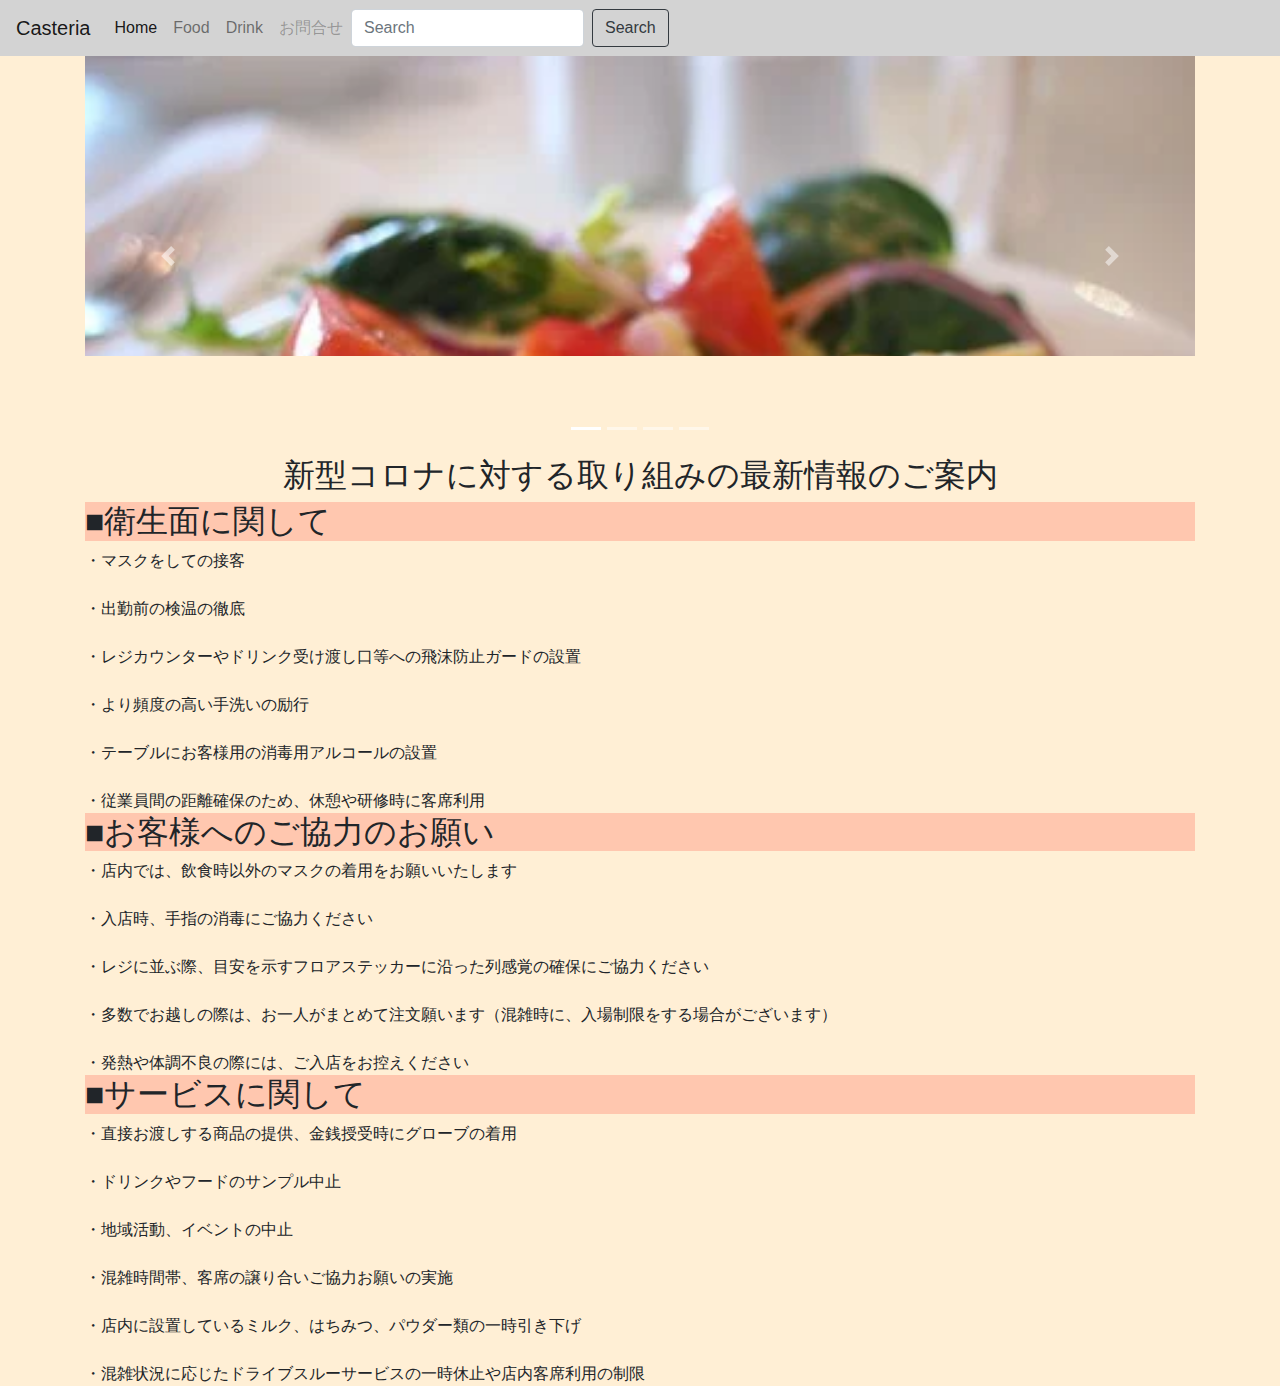
==== CIN GROUP/index.html @ 41cf43d0 "編集" ====
<!doctype html>
<html lang="ja">
  <head>
    <title>Title</title>
    <!-- Required meta tags -->
    <meta charset="utf-8">
    <meta name="viewport" content="width=device-width, initial-scale=1, shrink-to-fit=no">

    <!-- Bootstrap CSS -->
    <link rel="stylesheet" href="https://stackpath.bootstrapcdn.com/bootstrap/4.3.1/css/bootstrap.min.css" integrity="sha384-ggOyR0iXCbMQv3Xipma34MD+dH/1fQ784/j6cY/iJTQUOhcWr7x9JvoRxT2MZw1T" crossorigin="anonymous">
  </head>
  <body>
    <header>
      <nav class="navbar navbar-expand-lg navbar-light">
        <a class="navbar-brand" href="#">Casteria</a>
        <button class="navbar-toggler" type="button" data-toggle="collapse" data-target="#navbarNav" aria-controls="navbarNav" aria-expanded="false" aria-label="Toggle navigation">
          <span class="navbar-toggler-icon"></span>
        </button>
        <div class="collapse navbar-collapse" id="navbarNav">
          <ul class="navbar-nav">
            <li class="nav-item active">
              <a class="nav-link" href="#">Home <span class="sr-only">(current)</span></a>
            </li>
            <li class="nav-item">
              <a class="nav-link" href="#">Food</a>
            </li>
            <li class="nav-item">
              <a class="nav-link" href="#">Drink</a>
            </li>
            <li class="nav-item">
              <a class="nav-link disabled" href="#">お問合せ</a>
            </li>
            <form class="form-inline">
              <input class="form-control mr-sm-2" type="search" placeholder="Search" aria-label="Search">
              <button class="btn btn-outline-dark my-2 my-sm-0" type="submit">Search</button>
            </form>
          </ul>
        </div>
      </nav>
    </header>
    <main>
      <div class="container">
        <div class="carousel slide" id="sample" data-ride="carousel">
          <ol class="carousel-indicators">
            <li data-target="#sample" data-slide-to="0" class="active"></li>
            <li data-target="#sample" data-slide-to="1"></li>
            <li data-target="#sample" data-slide-to="2"></li>
            <li data-target="#sample" data-slide-to="3"></li>
          </ol>
          <div class="carousel-inner">
            <div class="carousel-item active"><img src="image/food.jpg" class="d-block w-100"></div>
            <div class="carousel-item"><img src="image/food2.jpg" class="d-block w-100"></div>
            <div class="carousel-item"><img src="image/interior.jpg" class="d-block w-100"></div>
            <div class="carousel-item"><img src="image/restaurant.jpg" class="d-block w-100"></div>
          </div>
          <a href="#sample" class="carousel-control-prev" data-slide="prev">
            <span class="carousel-control-prev-icon"></span>
            <span class="sr-only">前の画像へ</span>
          </a>
          <a href="#sample" class="carousel-control-next" data-slide="next">
            <span class="carousel-control-next-icon"></span>
            <span class="sr-only">次の画像へ</span>
          </a>
        </div>
      </div>
      <!-- Optional JavaScript -->
      <!-- jQuery first, then Popper.js, then Bootstrap JS -->
      <script src="https://code.jquery.com/jquery-3.5.1.slim.min.js" integrity="sha384-DfXdz2htPH0lsSSs5nCTpuj/zy4C+OGpamoFVy38MVBnE+IbbVYUew+OrCXaRkfj" crossorigin="anonymous"></script>
      <script src="https://cdn.jsdelivr.net/npm/popper.js@1.16.1/dist/umd/popper.min.js" integrity="sha384-9/reFTGAW83EW2RDu2S0VKaIzap3H66lZH81PoYlFhbGU+6BZp6G7niu735Sk7lN" crossorigin="anonymous"></script>
      <script src="https://stackpath.bootstrapcdn.com/bootstrap/4.5.2/js/bootstrap.min.js" integrity="sha384-B4gt1jrGC7Jh4AgTPSdUtOBvfO8shuf57BaghqFfPlYxofvL8/KUEfYiJOMMV+rV" crossorigin="anonymous"></script>

      <h2 class="text-center">新型コロナに対する取り組みの最新情報のご案内</h2>
      <div class="container">
        <div class="row">
          <div class="col-12">
            <h2 class="slide-down" data-slide="slide-1">■衛生面に関して</h2>
            <div class="slide-1">
              ・マスクをしての接客<br>
              <br>
              ・出勤前の検温の徹底<br>
              <br>
              ・レジカウンターやドリンク受け渡し口等への飛沫防止ガードの設置<br>
              <br>
              ・より頻度の高い手洗いの励行<br>
              <br>
              ・テーブルにお客様用の消毒用アルコールの設置<br>
              <br>
              ・従業員間の距離確保のため、休憩や研修時に客席利用
              </div>
          </div>
        </div>
      </div>
      <div class="container">
        <div class="row">
          <div class="col-12">
            <h2 class="slide-down" data-slide="slide-2">■お客様へのご協力のお願い</h2>
            <div class="slide-2">
              ・店内では、飲食時以外のマスクの着用をお願いいたします<br>
              <br>
              ・入店時、手指の消毒にご協力ください<br>
              <br>
              ・レジに並ぶ際、目安を示すフロアステッカーに沿った列感覚の確保にご協力ください<br>
              <br>
              ・多数でお越しの際は、お一人がまとめて注文願います（混雑時に、入場制限をする場合がございます）<br>
              <br>
              ・発熱や体調不良の際には、ご入店をお控えください<br>
            </div>
          </div>
        </div>
      </div>
      <div class="container">
        <div class="row">
          <div class="col-12">
            <h2 class="slide-down" data-slide="slide-3">■サービスに関して</h2>
            <div class="slide-3">
              ・直接お渡しする商品の提供、金銭授受時にグローブの着用<br>
              <br>
              ・ドリンクやフードのサンプル中止<br>
              <br>
              ・地域活動、イベントの中止<br>
              <br>
              ・混雑時間帯、客席の譲り合いご協力お願いの実施<br>
              <br>
              ・店内に設置しているミルク、はちみつ、パウダー類の一時引き下げ<br>
              <br>
              ・混雑状況に応じたドライブスルーサービスの一時休止や店内客席利用の制限
            </div>
          </div>
        </div>
      </div>
      <link rel="stylesheet" href="css/slide-down.css" />
      <script src="https://ajax.googleapis.com/ajax/libs/jquery/1.12.2/jquery.min.js"></script>
      <script src="js/slide-down.js"></script>
    </main>
     <!-- CSSファイルの読み込み -->
     <link rel="stylesheet" href="style.css" />
  </body>
</html>
---- CIN GROUP/style.css ----
* {
  margin: 0;
  padding: 0;
  box-sizing: border-box;
}
header {
  background-color: lightgrey;
}
main {
  background-color: #FFEFD5;
}
h2.slide-down {
  background-color: #ffc7af;
}
.carousel-inner {
  height: 300px;
  width: 100%;
}

.carousel img {
  position: absolute;
  width: 100%;
}

@media (min-width: 320px) {
  .carousel,
  .carousel .item,
  .carousel .item-mask,
  .carousel-inner .item .item-mask img {
    height: 200px;
  }
}

@media (min-width: 768px) {
  .carousel,
  .carousel .item,
  .carousel .item-mask,
  .carousel-inner .item .item-mask img {
    height: 400px;
  }
}
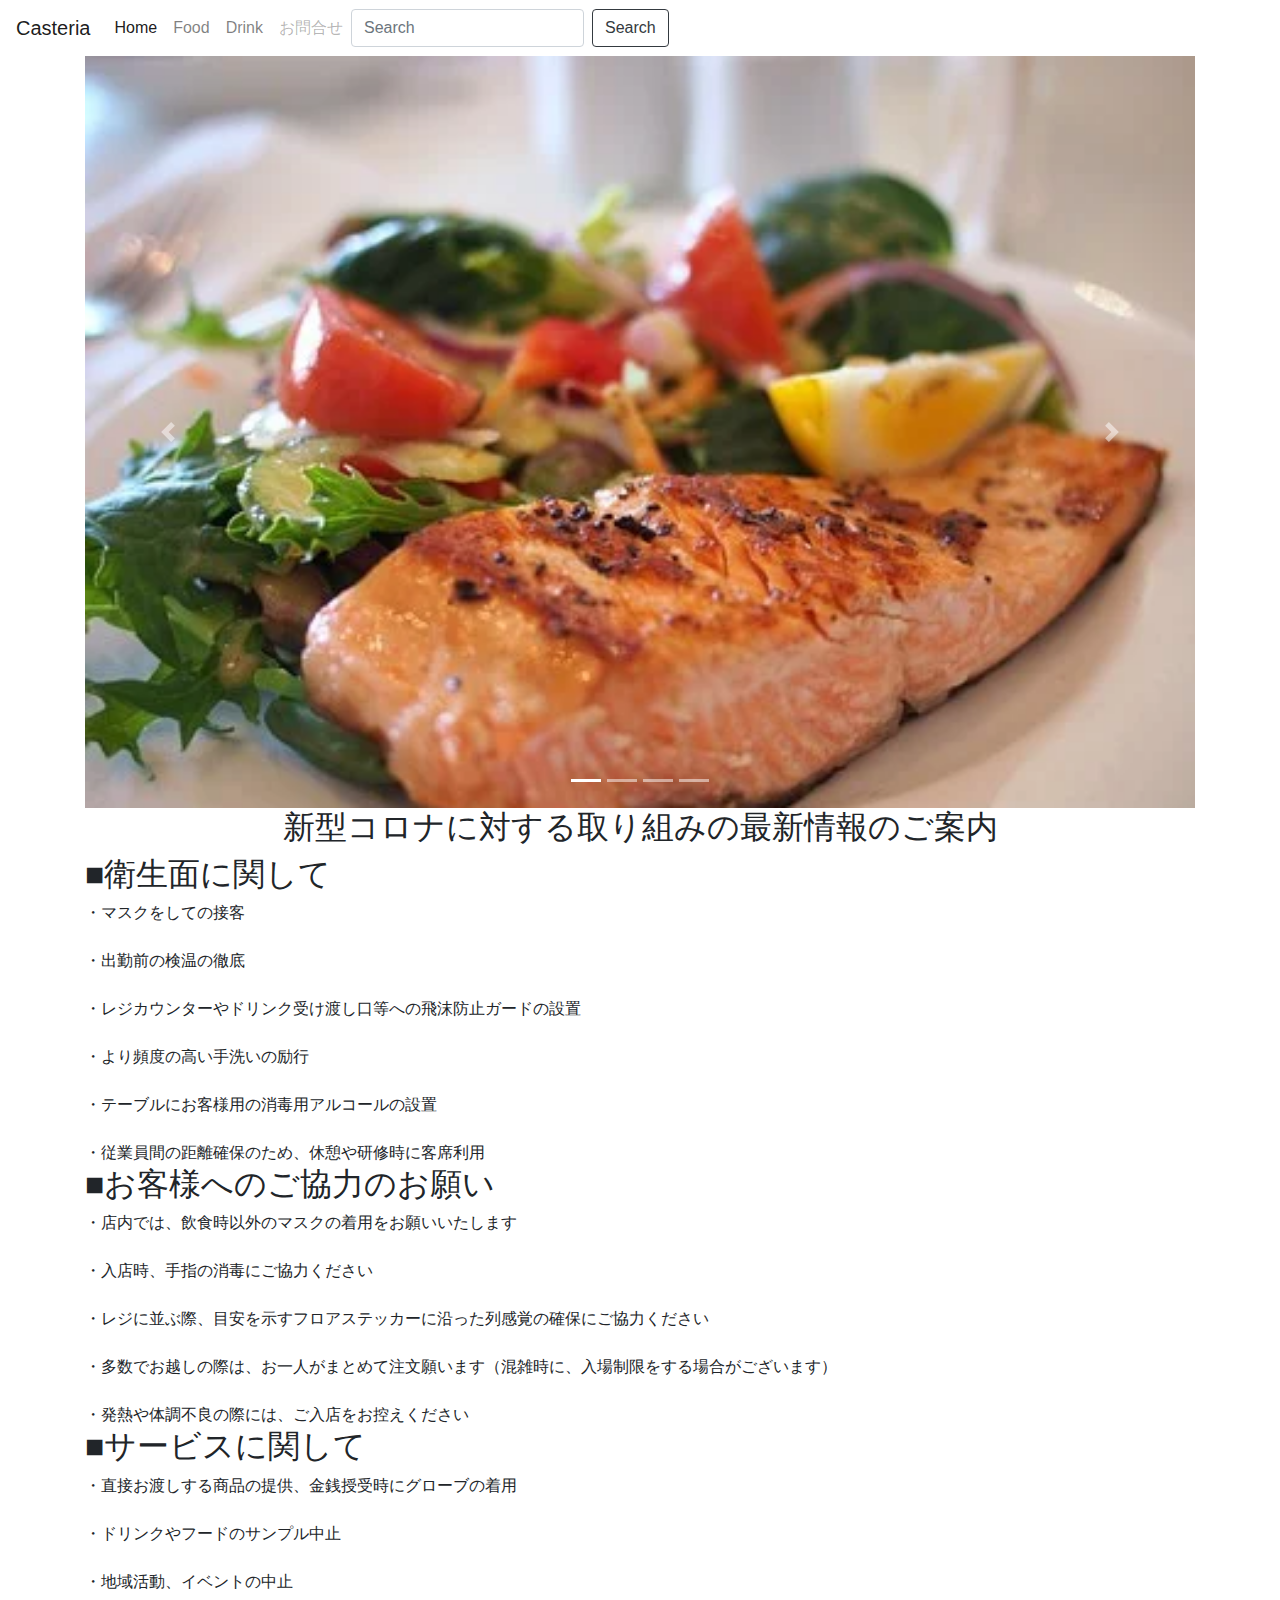
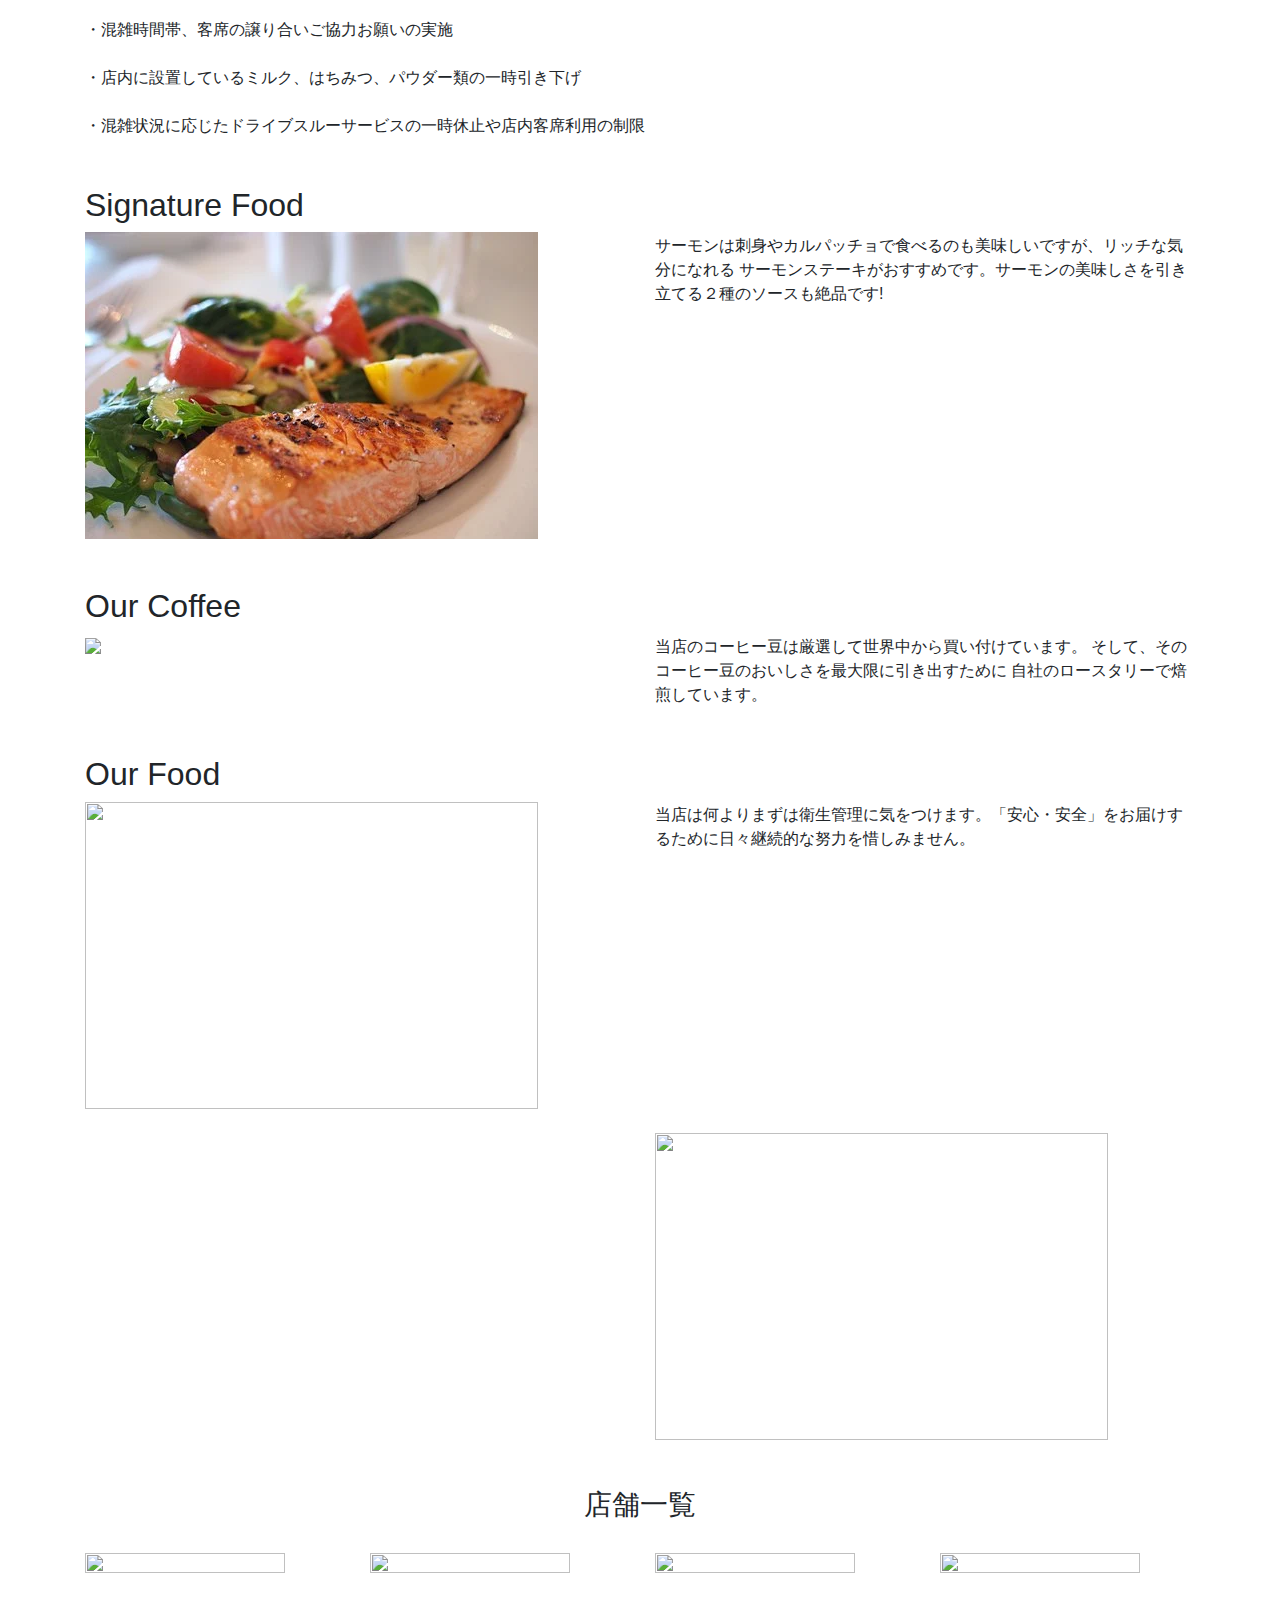
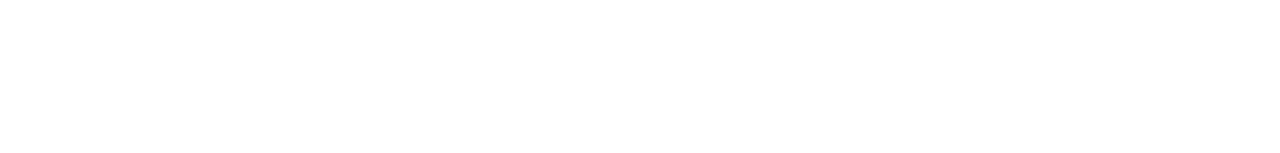
==== commit 8260ab70: "編集" ====
--- a/CIN GROUP/index.html
+++ b/CIN GROUP/index.html
@@ -49,7 +49,7 @@
           </ol>
           <div class="carousel-inner">
             <div class="carousel-item active"><img src="image/food.jpg" class="d-block w-100"></div>
-            <div class="carousel-item"><img src="image/food2.jpg" class="d-block w-100"></div>
+            <div class="carousel-item"><img src="image/food2.jpg"  class="d-block w-100"></div>
             <div class="carousel-item"><img src="image/interior.jpg" class="d-block w-100"></div>
             <div class="carousel-item"><img src="image/restaurant.jpg" class="d-block w-100"></div>
           </div>
@@ -63,76 +63,170 @@
           </a>
         </div>
       </div>
+      <h2 class="text-center">新型コロナに対する取り組みの最新情報のご案内</h2>
+      <div class="container">
+        <div class="row">
+          <div class="col-12">
+            <h2 class="slide-down" data-slide="slide-1">■衛生面に関して</h2>
+            <div class="slide-1">
+              ・マスクをしての接客<br>
+              <br>
+              ・出勤前の検温の徹底<br>
+              <br>
+              ・レジカウンターやドリンク受け渡し口等への飛沫防止ガードの設置<br>
+              <br>
+              ・より頻度の高い手洗いの励行<br>
+              <br>
+              ・テーブルにお客様用の消毒用アルコールの設置<br>
+              <br>
+              ・従業員間の距離確保のため、休憩や研修時に客席利用
+              </div>
+          </div>
+        </div>
+      </div>
+      <div class="container">
+        <div class="row">
+          <div class="col-12">
+            <h2 class="slide-down" data-slide="slide-2">■お客様へのご協力のお願い</h2>
+            <div class="slide-2">
+              ・店内では、飲食時以外のマスクの着用をお願いいたします<br>
+              <br>
+              ・入店時、手指の消毒にご協力ください<br>
+              <br>
+              ・レジに並ぶ際、目安を示すフロアステッカーに沿った列感覚の確保にご協力ください<br>
+              <br>
+              ・多数でお越しの際は、お一人がまとめて注文願います（混雑時に、入場制限をする場合がございます）<br>
+              <br>
+              ・発熱や体調不良の際には、ご入店をお控えください<br>
+            </div>
+          </div>
+        </div>
+      </div>
+      <div class="container">
+        <div class="row">
+          <div class="col-12">
+            <h2 class="slide-down" data-slide="slide-3">■サービスに関して</h2>
+            <div class="slide-3">
+              ・直接お渡しする商品の提供、金銭授受時にグローブの着用<br>
+              <br>
+              ・ドリンクやフードのサンプル中止<br>
+              <br>
+              ・地域活動、イベントの中止<br>
+              <br>
+              ・混雑時間帯、客席の譲り合いご協力お願いの実施<br>
+              <br>
+              ・店内に設置しているミルク、はちみつ、パウダー類の一時引き下げ<br>
+              <br>
+              ・混雑状況に応じたドライブスルーサービスの一時休止や店内客席利用の制限
+            </div>
+          </div>
+        </div>
+      </div>
+      <br>
+      <br>
+      <div class="container">
+        <div class="row">
+          <div class="col">
+            <h2>Signature Food</h2>
+            <img src="image/food.jpg"　class="img-fluid">
+          </div>
+          <div class="col">
+            <br>
+            <br>
+            サーモンは刺身やカルパッチョで食べるのも美味しいですが、リッチな気分になれる
+            サーモンステーキがおすすめです。サーモンの美味しさを引き立てる２種のソースも絶品です!
+          </div>
+        </div>
+      </div>
+      <br>
+      <br>
+      <div class="container">
+        <div class="row">
+          <div class="col">
+            <h2>Our Coffee</h2>
+            <img src="image/barista.jpg"　class="img-fluid"　width="453px" height="307px">
+          </div>
+          <div class="col">
+            <br>
+            <br>
+            当店のコーヒー豆は厳選して世界中から買い付けています。
+            そして、そのコーヒー豆のおいしさを最大限に引き出すために
+            自社のロースタリーで焙煎しています。
+          </div>
+        </div>
+      </div>
+      <br>
+      <br>
+      <div class="container">
+        <div class="row">
+          <div class="col">
+            <h2>Our Food</h2>
+            <img src="image/food3.jpg"　class="img-fluid" width="453px" height="307px">
+          </div>
+          <div class="col">
+            <br>
+            <br>
+            当店は何よりまずは衛生管理に気をつけます。「安心・安全」をお届けするために日々継続的な努力を惜しみません。
+          </div>
+        </div>
+      </div>
+      <br>
+      <div class="container">
+        <div class="adress">
+          <div class="row">
+            <div class="col">
+              <h3 class="text-white">
+                <br>　Adress
+              </h3>
+              <a class="text-white">
+                　681 xxxxx Drive、xxxxx xxxx #01 - 06 000000<br>
+                　Opening House
+              </a>
+              <h3 class="text-white">
+                <br>　Monday - Friday:10am - 9pm
+              </h3>
+              <a class="text-white">
+                　saturdays,sundays & public Holiday:9am -9pm
+              </a>
+            </div>
+            <div class="col">
+              <img src="image/barista.jpg"　class="img-fluid" width="453px" height="307px">
+            </div>
+          </div>
+        </div>
+      </div>
+      <br>
+      <br>
+      <div class="container">
+        <h3 class="text-center">店舗一覧</h3>
+        <br>
+        <div class="restaurant">
+          <div class="row">
+            <div class="col">
+              <img src="image/restaurant.jpg" class="img-fluid" width="200px" height="200px">
+            </div>
+            <div class="col">
+              <img src="image/restaurant2.jpg" class="img-fluid" width="200px" height="200px">
+            </div>
+            <div class="col">
+              <img src="image/restaurant3.jpg" class="img-fluid" width="200px" height="200px">
+            </div>
+            <div class="col">
+              <img src="image/restaurant4.jpg" class="img-fluid" width="200px" height="200px">
+            </div>
+          </div>
+        </div>
+      </div>
       <!-- Optional JavaScript -->
       <!-- jQuery first, then Popper.js, then Bootstrap JS -->
       <script src="https://code.jquery.com/jquery-3.5.1.slim.min.js" integrity="sha384-DfXdz2htPH0lsSSs5nCTpuj/zy4C+OGpamoFVy38MVBnE+IbbVYUew+OrCXaRkfj" crossorigin="anonymous"></script>
       <script src="https://cdn.jsdelivr.net/npm/popper.js@1.16.1/dist/umd/popper.min.js" integrity="sha384-9/reFTGAW83EW2RDu2S0VKaIzap3H66lZH81PoYlFhbGU+6BZp6G7niu735Sk7lN" crossorigin="anonymous"></script>
       <script src="https://stackpath.bootstrapcdn.com/bootstrap/4.5.2/js/bootstrap.min.js" integrity="sha384-B4gt1jrGC7Jh4AgTPSdUtOBvfO8shuf57BaghqFfPlYxofvL8/KUEfYiJOMMV+rV" crossorigin="anonymous"></script>
-
-      <h2 class="text-center">新型コロナに対する取り組みの最新情報のご案内</h2>
-      <div class="container">
-        <div class="row">
-          <div class="col-12">
-            <h2 class="slide-down" data-slide="slide-1">■衛生面に関して</h2>
-            <div class="slide-1">
-              ・マスクをしての接客<br>
-              <br>
-              ・出勤前の検温の徹底<br>
-              <br>
-              ・レジカウンターやドリンク受け渡し口等への飛沫防止ガードの設置<br>
-              <br>
-              ・より頻度の高い手洗いの励行<br>
-              <br>
-              ・テーブルにお客様用の消毒用アルコールの設置<br>
-              <br>
-              ・従業員間の距離確保のため、休憩や研修時に客席利用
-              </div>
-          </div>
-        </div>
-      </div>
-      <div class="container">
-        <div class="row">
-          <div class="col-12">
-            <h2 class="slide-down" data-slide="slide-2">■お客様へのご協力のお願い</h2>
-            <div class="slide-2">
-              ・店内では、飲食時以外のマスクの着用をお願いいたします<br>
-              <br>
-              ・入店時、手指の消毒にご協力ください<br>
-              <br>
-              ・レジに並ぶ際、目安を示すフロアステッカーに沿った列感覚の確保にご協力ください<br>
-              <br>
-              ・多数でお越しの際は、お一人がまとめて注文願います（混雑時に、入場制限をする場合がございます）<br>
-              <br>
-              ・発熱や体調不良の際には、ご入店をお控えください<br>
-            </div>
-          </div>
-        </div>
-      </div>
-      <div class="container">
-        <div class="row">
-          <div class="col-12">
-            <h2 class="slide-down" data-slide="slide-3">■サービスに関して</h2>
-            <div class="slide-3">
-              ・直接お渡しする商品の提供、金銭授受時にグローブの着用<br>
-              <br>
-              ・ドリンクやフードのサンプル中止<br>
-              <br>
-              ・地域活動、イベントの中止<br>
-              <br>
-              ・混雑時間帯、客席の譲り合いご協力お願いの実施<br>
-              <br>
-              ・店内に設置しているミルク、はちみつ、パウダー類の一時引き下げ<br>
-              <br>
-              ・混雑状況に応じたドライブスルーサービスの一時休止や店内客席利用の制限
-            </div>
-          </div>
-        </div>
-      </div>
       <link rel="stylesheet" href="css/slide-down.css" />
       <script src="https://ajax.googleapis.com/ajax/libs/jquery/1.12.2/jquery.min.js"></script>
       <script src="js/slide-down.js"></script>
     </main>
      <!-- CSSファイルの読み込み -->
-     <link rel="stylesheet" href="style.css" />
+     <link rel="stylesheet" href="css/style.css" />
   </body>
 </html>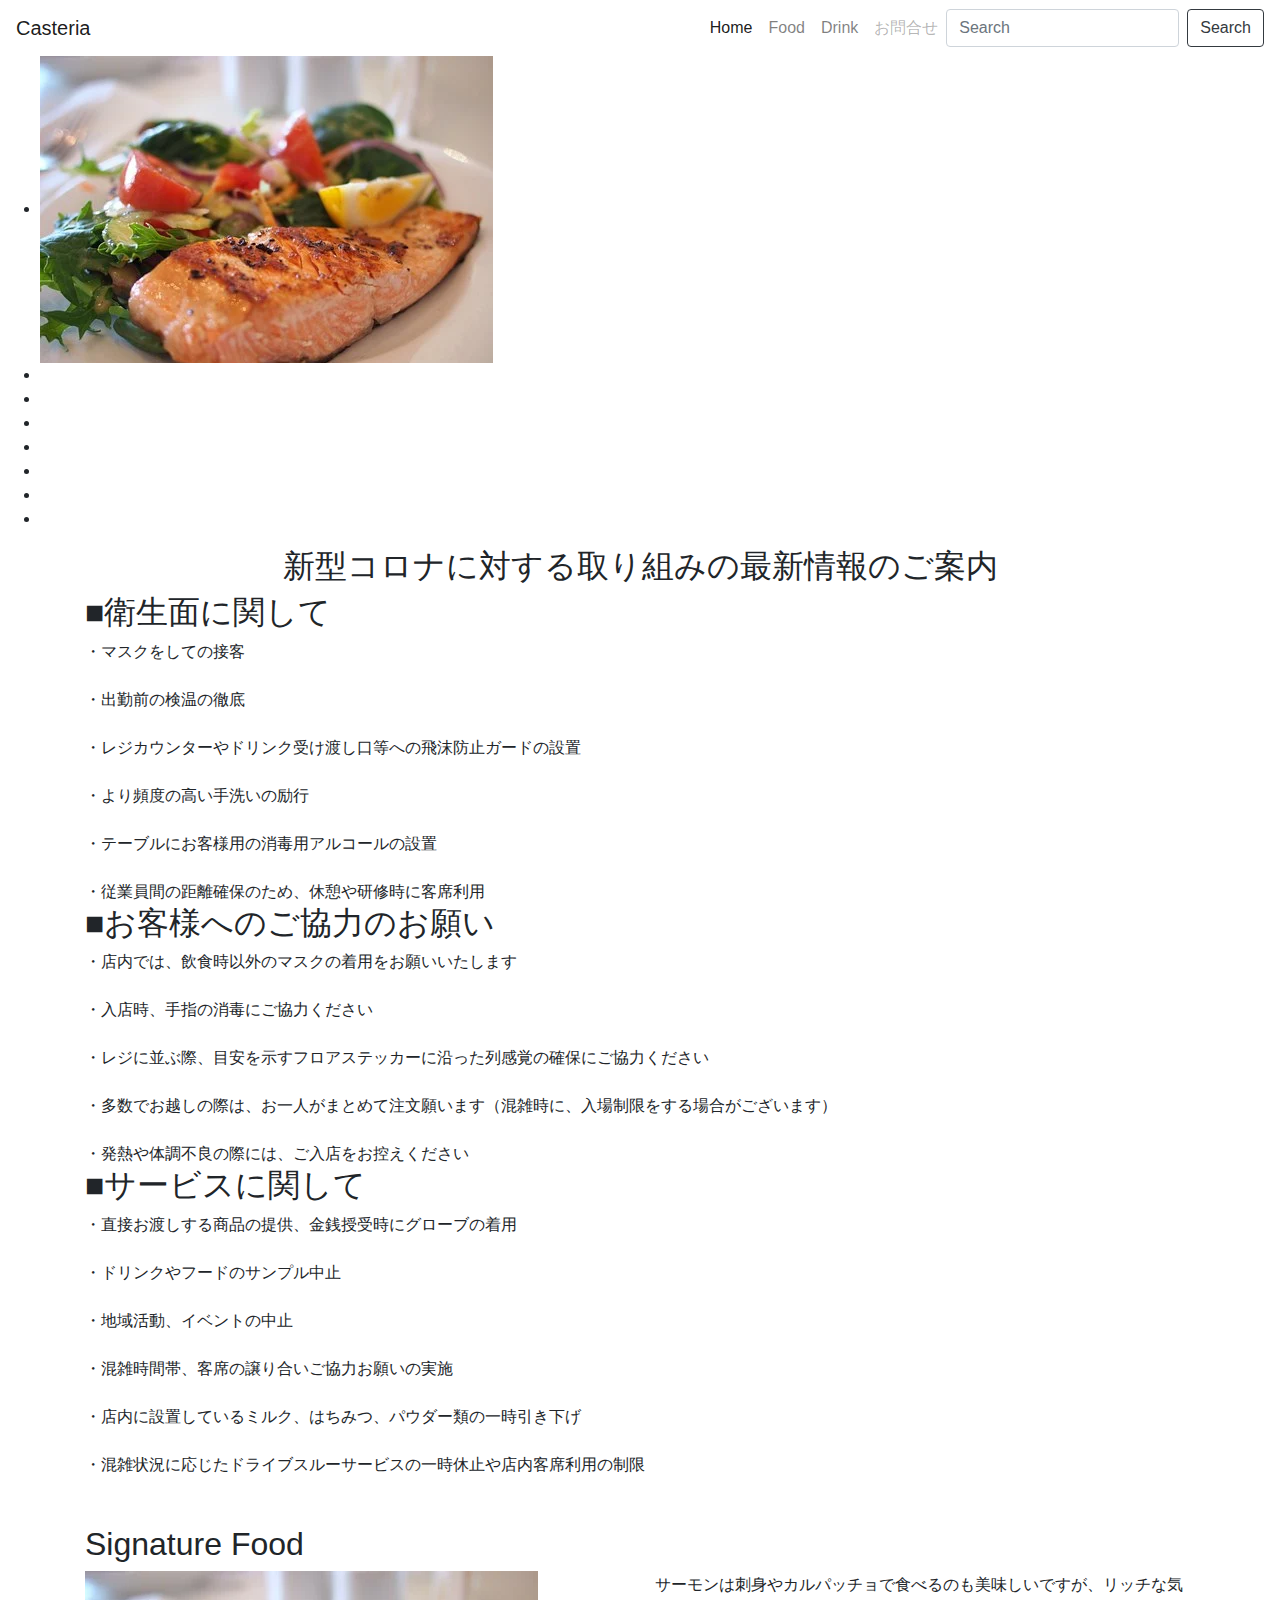
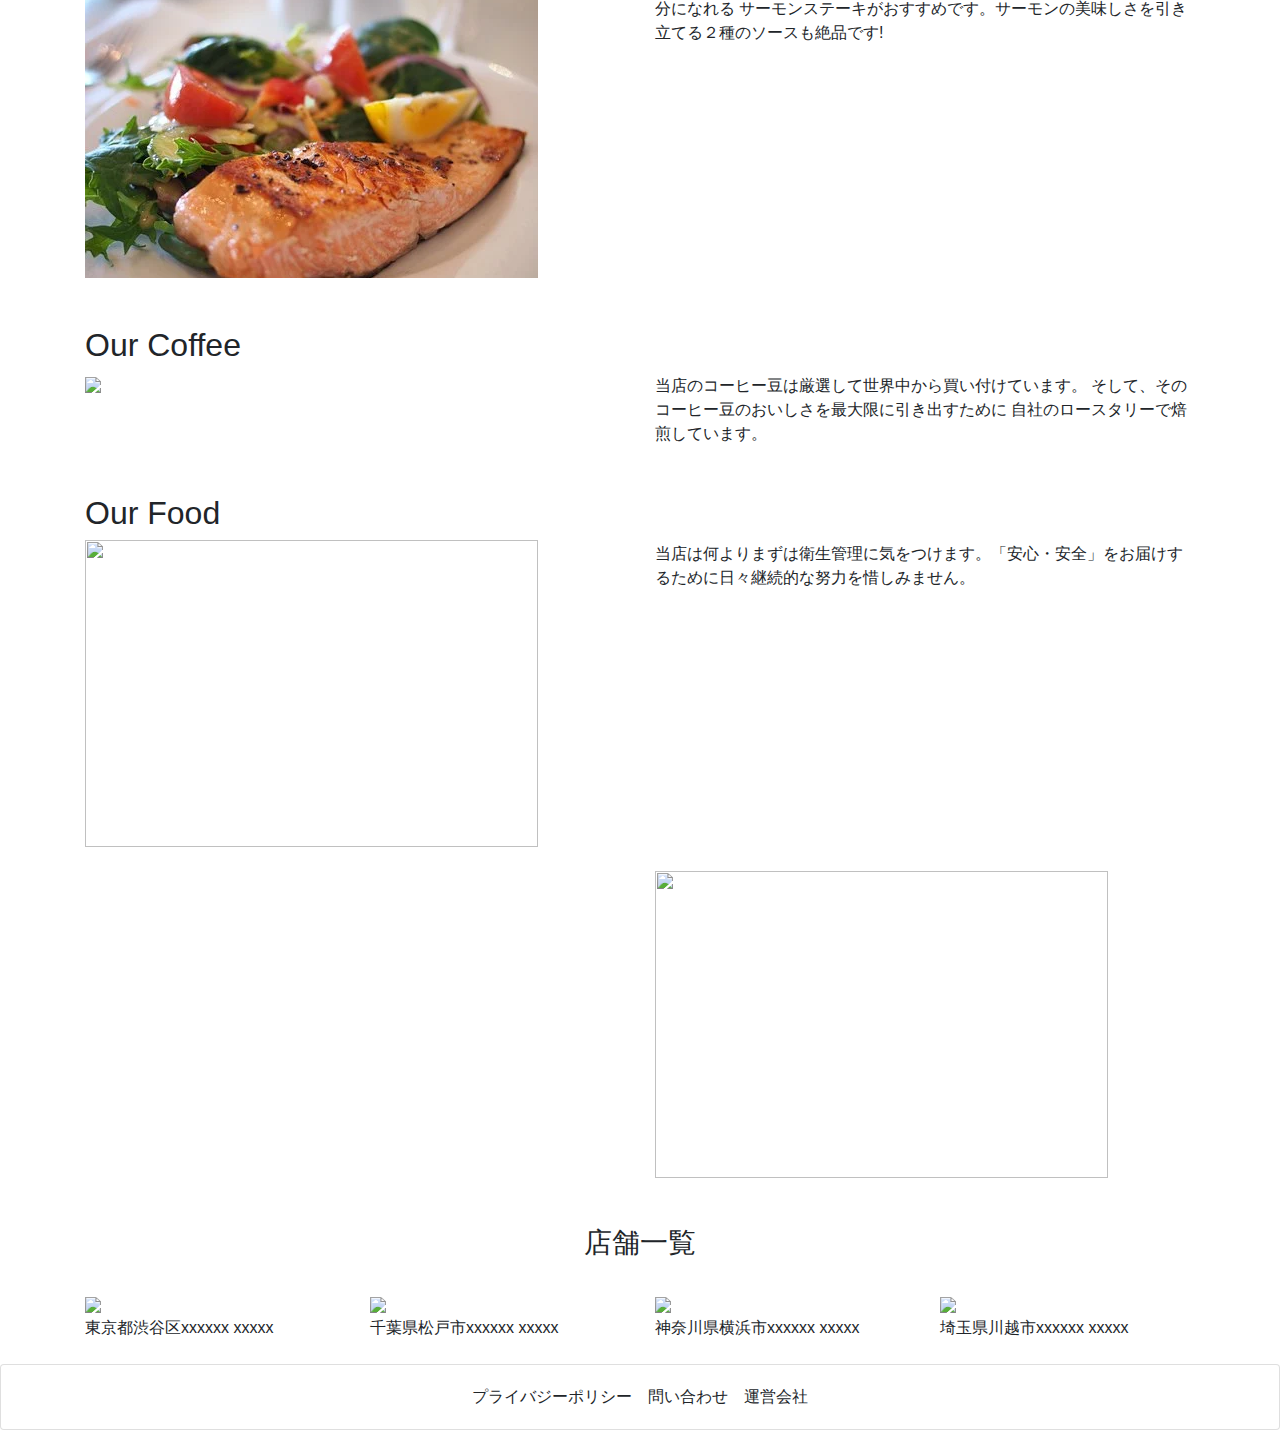
==== commit 981e6b0b: "完了" ====
--- a/CIN GROUP/index.html
+++ b/CIN GROUP/index.html
@@ -8,6 +8,10 @@
 
     <!-- Bootstrap CSS -->
     <link rel="stylesheet" href="https://stackpath.bootstrapcdn.com/bootstrap/4.3.1/css/bootstrap.min.css" integrity="sha384-ggOyR0iXCbMQv3Xipma34MD+dH/1fQ784/j6cY/iJTQUOhcWr7x9JvoRxT2MZw1T" crossorigin="anonymous">
+    <!-- slick -->
+    <link rel="stylesheet" type="text/css" href="https://cdn.jsdelivr.net/npm/slick-carousel@1.8.1/slick/slick.css">
+    <!-- CSSファイルの読み込み -->
+    <link rel="stylesheet" href="css/style.css" />
   </head>
   <body>
     <header>
@@ -17,7 +21,7 @@
           <span class="navbar-toggler-icon"></span>
         </button>
         <div class="collapse navbar-collapse" id="navbarNav">
-          <ul class="navbar-nav">
+          <ul class="navbar-nav ml-auto mt-2 mt-lg-0">
             <li class="nav-item active">
               <a class="nav-link" href="#">Home <span class="sr-only">(current)</span></a>
             </li>
@@ -30,7 +34,7 @@
             <li class="nav-item">
               <a class="nav-link disabled" href="#">お問合せ</a>
             </li>
-            <form class="form-inline">
+            <form class="form-inline mr-auto">
               <input class="form-control mr-sm-2" type="search" placeholder="Search" aria-label="Search">
               <button class="btn btn-outline-dark my-2 my-sm-0" type="submit">Search</button>
             </form>
@@ -39,30 +43,17 @@
       </nav>
     </header>
     <main>
-      <div class="container">
-        <div class="carousel slide" id="sample" data-ride="carousel">
-          <ol class="carousel-indicators">
-            <li data-target="#sample" data-slide-to="0" class="active"></li>
-            <li data-target="#sample" data-slide-to="1"></li>
-            <li data-target="#sample" data-slide-to="2"></li>
-            <li data-target="#sample" data-slide-to="3"></li>
-          </ol>
-          <div class="carousel-inner">
-            <div class="carousel-item active"><img src="image/food.jpg" class="d-block w-100"></div>
-            <div class="carousel-item"><img src="image/food2.jpg"  class="d-block w-100"></div>
-            <div class="carousel-item"><img src="image/interior.jpg" class="d-block w-100"></div>
-            <div class="carousel-item"><img src="image/restaurant.jpg" class="d-block w-100"></div>
-          </div>
-          <a href="#sample" class="carousel-control-prev" data-slide="prev">
-            <span class="carousel-control-prev-icon"></span>
-            <span class="sr-only">前の画像へ</span>
-          </a>
-          <a href="#sample" class="carousel-control-next" data-slide="next">
-            <span class="carousel-control-next-icon"></span>
-            <span class="sr-only">次の画像へ</span>
-          </a>
-        </div>
-      </div>
+        <ul class="slider">
+          <li><img src="image/food.jpg" alt=""></li>
+          <li><img src="image/food2.jpg" alt=""></li>
+          <li><img src="image/restaurant3.jpg" alt=""></li>
+          <li><img src="image/food4.jpg" alt=""></li>
+          <li><img src="image/interior.jpg" alt=""></li>
+          <li><img src="image/restaurant5.jpg" alt=""></li>
+          <li><img src="image/restaurant2.jpg" alt=""></li>
+          <li><img src="image/restaurant3.jpg" alt=""></li>
+          <!--/slider-->
+        </ul>
       <h2 class="text-center">新型コロナに対する取り組みの最新情報のご案内</h2>
       <div class="container">
         <div class="row">
@@ -202,21 +193,26 @@
         <br>
         <div class="restaurant">
           <div class="row">
-            <div class="col">
-              <img src="image/restaurant.jpg" class="img-fluid" width="200px" height="200px">
-            </div>
-            <div class="col">
-              <img src="image/restaurant2.jpg" class="img-fluid" width="200px" height="200px">
-            </div>
-            <div class="col">
-              <img src="image/restaurant3.jpg" class="img-fluid" width="200px" height="200px">
-            </div>
-            <div class="col">
-              <img src="image/restaurant4.jpg" class="img-fluid" width="200px" height="200px">
-            </div>
-          </div>
-        </div>
-      </div>
+            <div class="col-sm-3">
+              <img src="image/restaurant2.jpg" class="img-fluid"><br>
+              東京都渋谷区xxxxxx xxxxx
+            </div>
+            <div class="col-sm-3">
+              <img src="image/restaurant3.jpg" class="img-fluid"><br>
+              千葉県松戸市xxxxxx xxxxx
+            </div>
+            <div class="col-sm-3">
+              <img src="image/restaurant4.jpg" class="img-fluid"><br>
+              神奈川県横浜市xxxxxx xxxxx
+            </div>
+            <div class="col-sm-3">
+              <img src="image/restaurant5.jpg" class="img-fluid"><br>
+              埼玉県川越市xxxxxx xxxxx
+            </div>
+          </div>
+        </div>
+      </div>
+      <br>
       <!-- Optional JavaScript -->
       <!-- jQuery first, then Popper.js, then Bootstrap JS -->
       <script src="https://code.jquery.com/jquery-3.5.1.slim.min.js" integrity="sha384-DfXdz2htPH0lsSSs5nCTpuj/zy4C+OGpamoFVy38MVBnE+IbbVYUew+OrCXaRkfj" crossorigin="anonymous"></script>
@@ -226,7 +222,15 @@
       <script src="https://ajax.googleapis.com/ajax/libs/jquery/1.12.2/jquery.min.js"></script>
       <script src="js/slide-down.js"></script>
     </main>
-     <!-- CSSファイルの読み込み -->
-     <link rel="stylesheet" href="css/style.css" />
+    <footer>
+      <div class="card">
+        <div class="card-body text-center">
+          プライバジーポリシー　問い合わせ　運営会社
+        </div>
+      </div>
+    </footer>
+    <script src="https://code.jquery.com/jquery-3.4.1.min.js" integrity="sha256-CSXorXvZcTkaix6Yvo6HppcZGetbYMGWSFlBw8HfCJo=" crossorigin="anonymous"></script>
+    <script src="https://cdn.jsdelivr.net/npm/slick-carousel@1.8.1/slick/slick.min.js"></script>
+    <script src="js/style.js"></script>
   </body>
 </html>